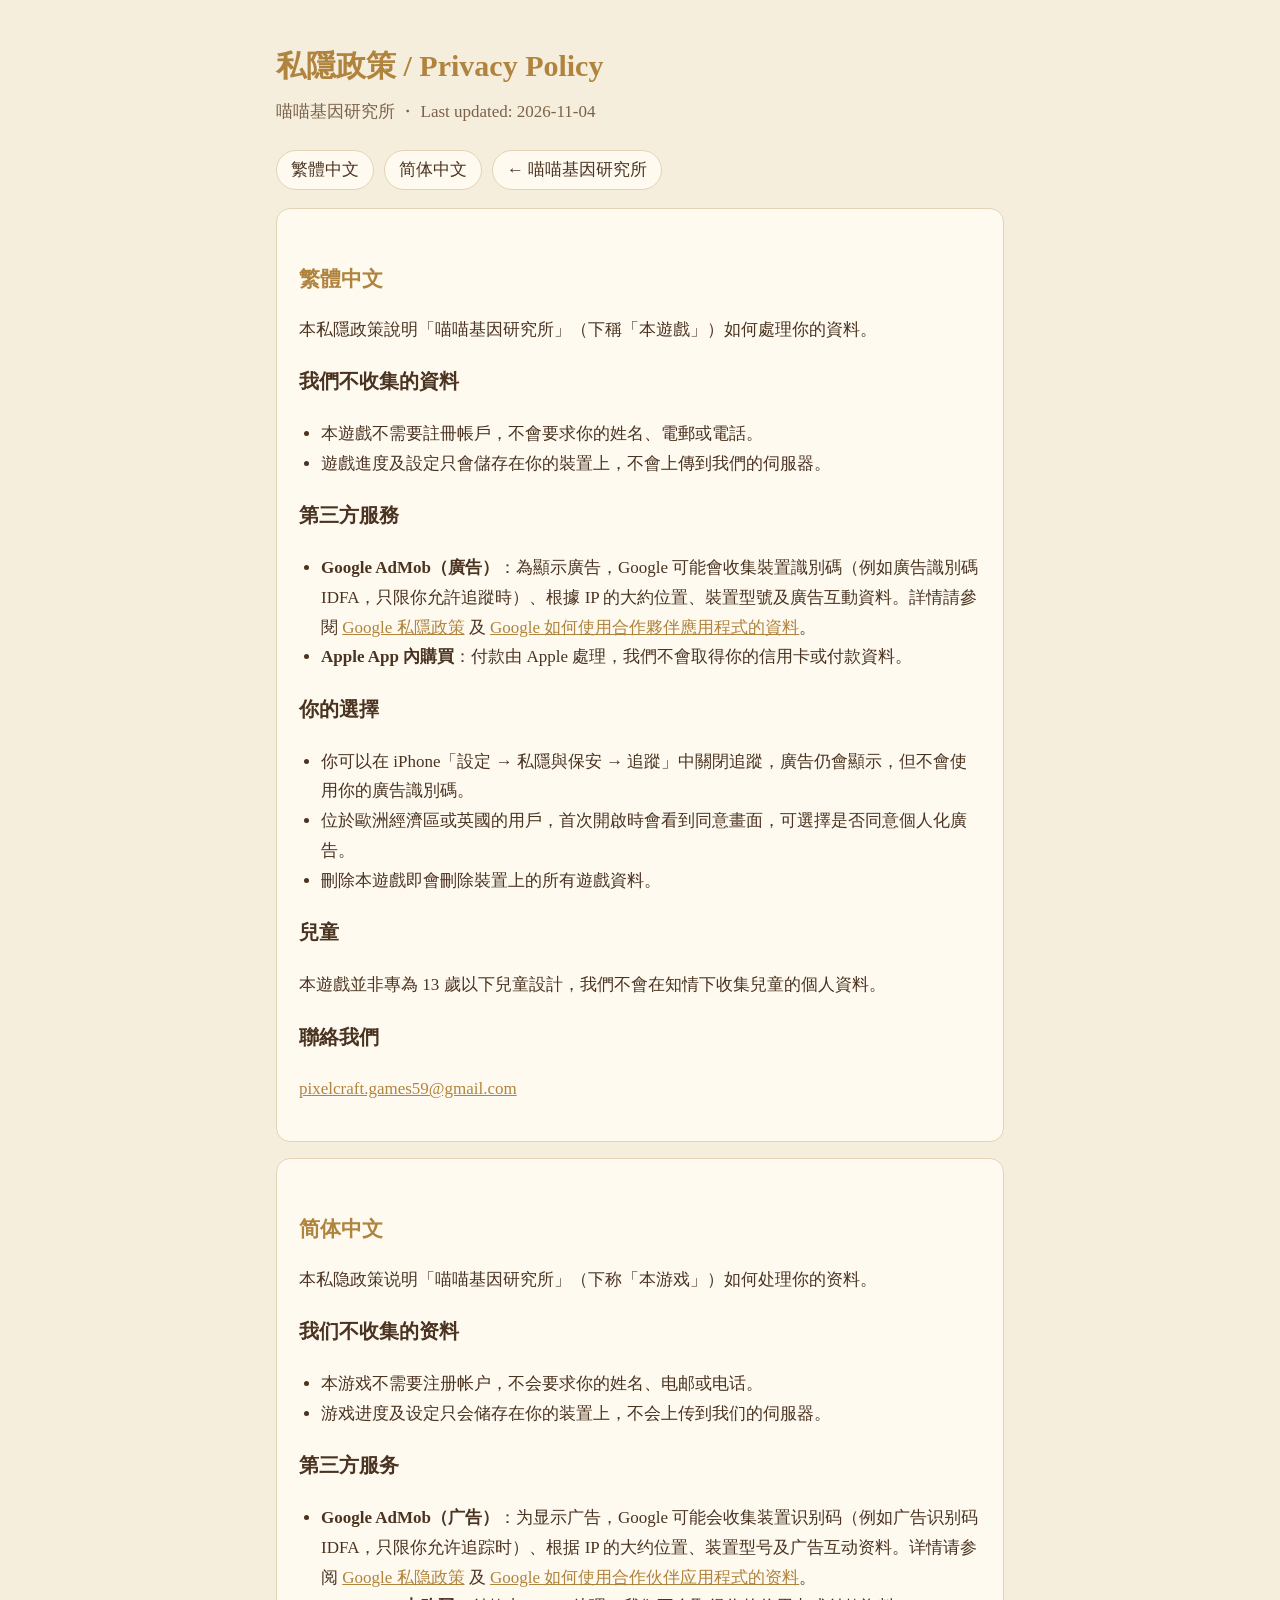
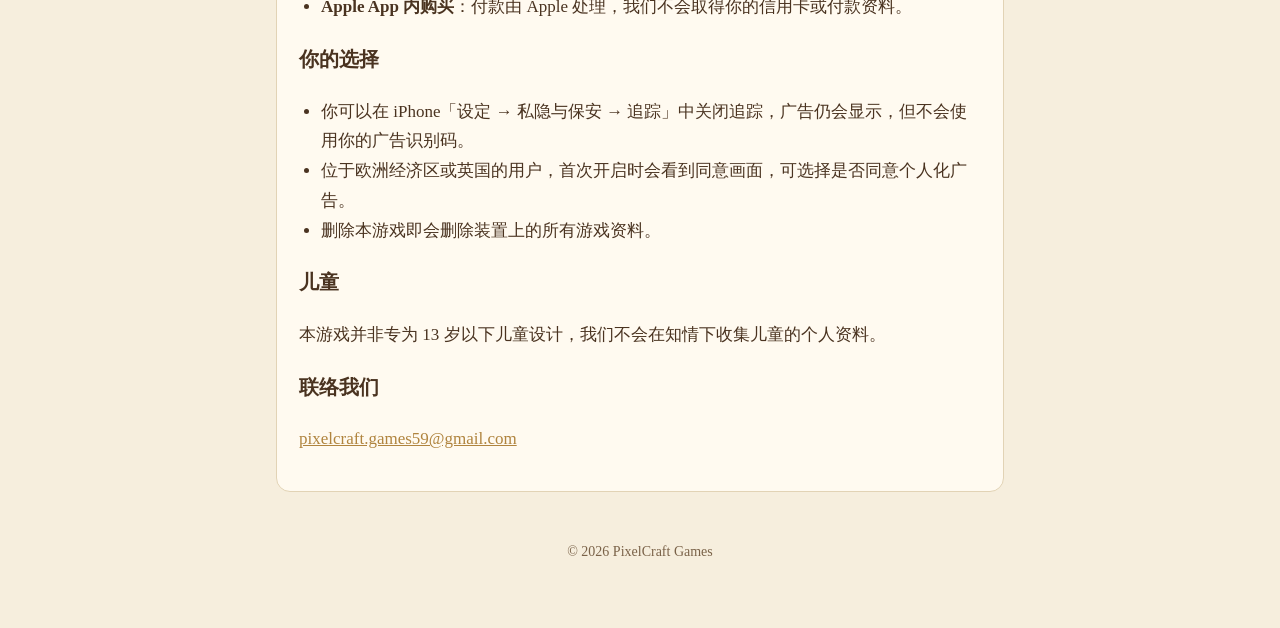
==== meow-lab-privacy.html @ 45f5b3dc "Add files via upload" ====
<!doctype html><html lang="zh-Hant"><head><meta charset="utf-8"><meta name="viewport" content="width=device-width,initial-scale=1"><title>Privacy Policy - 喵喵基因研究所</title><link rel="stylesheet" href="style.css"></head><body><main><h1>私隱政策 / Privacy Policy</h1><p class="sub">喵喵基因研究所 ・ Last updated: 2026-11-04</p><nav><a href="#zh_TW">繁體中文</a><a href="#zh_CN">简体中文</a><a href="meow-lab.html">← 喵喵基因研究所</a></nav><section id="zh_TW" class="card"><h2>繁體中文</h2><p>本私隱政策說明「喵喵基因研究所」（下稱「本遊戲」）如何處理你的資料。</p>
<h3>我們不收集的資料</h3><ul><li>本遊戲不需要註冊帳戶，不會要求你的姓名、電郵或電話。</li>
<li>遊戲進度及設定只會儲存在你的裝置上，不會上傳到我們的伺服器。</li></ul>
<h3>第三方服務</h3><ul><li><b>Google AdMob（廣告）</b>：為顯示廣告，Google 可能會收集裝置識別碼（例如廣告識別碼 IDFA，只限你允許追蹤時）、根據 IP 的大約位置、裝置型號及廣告互動資料。詳情請參閱 <a href="https://policies.google.com/privacy">Google 私隱政策</a> 及 <a href="https://policies.google.com/technologies/partner-sites">Google 如何使用合作夥伴應用程式的資料</a>。</li>
<li><b>Apple App 內購買</b>：付款由 Apple 處理，我們不會取得你的信用卡或付款資料。</li></ul>
<h3>你的選擇</h3><ul><li>你可以在 iPhone「設定 → 私隱與保安 → 追蹤」中關閉追蹤，廣告仍會顯示，但不會使用你的廣告識別碼。</li>
<li>位於歐洲經濟區或英國的用戶，首次開啟時會看到同意畫面，可選擇是否同意個人化廣告。</li>
<li>刪除本遊戲即會刪除裝置上的所有遊戲資料。</li></ul>
<h3>兒童</h3><p>本遊戲並非專為 13 歲以下兒童設計，我們不會在知情下收集兒童的個人資料。</p><h3>聯絡我們</h3><p><a href="mailto:pixelcraft.games59@gmail.com">pixelcraft.games59@gmail.com</a></p></section><section id="zh_CN" class="card"><h2>简体中文</h2><p>本私隐政策说明「喵喵基因研究所」（下称「本游戏」）如何处理你的资料。</p>
<h3>我们不收集的资料</h3><ul><li>本游戏不需要注册帐户，不会要求你的姓名、电邮或电话。</li>
<li>游戏进度及设定只会储存在你的装置上，不会上传到我们的伺服器。</li></ul>
<h3>第三方服务</h3><ul><li><b>Google AdMob（广告）</b>：为显示广告，Google 可能会收集装置识别码（例如广告识别码 IDFA，只限你允许追踪时）、根据 IP 的大约位置、装置型号及广告互动资料。详情请参阅 <a href="https://policies.google.com/privacy">Google 私隐政策</a> 及 <a href="https://policies.google.com/technologies/partner-sites">Google 如何使用合作伙伴应用程式的资料</a>。</li>
<li><b>Apple App 内购买</b>：付款由 Apple 处理，我们不会取得你的信用卡或付款资料。</li></ul>
<h3>你的选择</h3><ul><li>你可以在 iPhone「设定 → 私隐与保安 → 追踪」中关闭追踪，广告仍会显示，但不会使用你的广告识别码。</li>
<li>位于欧洲经济区或英国的用户，首次开启时会看到同意画面，可选择是否同意个人化广告。</li>
<li>删除本游戏即会删除装置上的所有游戏资料。</li></ul>
<h3>儿童</h3><p>本游戏并非专为 13 岁以下儿童设计，我们不会在知情下收集儿童的个人资料。</p><h3>联络我们</h3><p><a href="mailto:pixelcraft.games59@gmail.com">pixelcraft.games59@gmail.com</a></p></section><footer>© 2026 PixelCraft Games</footer></main></body></html>
---- style.css ----
:root{--bg:#f6eedd;--card:#fffaf0;--ink:#4a3320;--soft:#7a6248;--gold:#b0843e;--line:#e2d3b5}
@media (prefers-color-scheme:dark){:root{--bg:#1f1814;--card:#2a211b;--ink:#f1e6d2;--soft:#c9b79c;--gold:#e0b56a;--line:#4a3b2e}}
*{box-sizing:border-box}body{margin:0;background:var(--bg);color:var(--ink);font:17px/1.75 "Noto Serif TC","Hiragino Mincho ProN",Georgia,serif}
main{max-width:760px;margin:0 auto;padding:40px 16px 64px}
h1{font-size:30px;margin:0 0 4px;color:var(--gold)}h2{font-size:21px;margin:32px 0 6px;color:var(--gold)}
.sub{color:var(--soft);margin:0 0 24px}.card{background:var(--card);border:1px solid var(--line);border-radius:14px;padding:20px 22px;margin:16px 0}
nav{display:flex;gap:10px;flex-wrap:wrap;margin:0 0 18px}nav a{color:var(--ink);border:1px solid var(--line);border-radius:999px;padding:4px 14px;text-decoration:none;background:var(--card)}
a{color:var(--gold)}.hero{display:flex;gap:24px;align-items:center;flex-wrap:wrap}.hero img{width:160px;height:160px;object-fit:cover;border-radius:36px}
footer{margin-top:48px;color:var(--soft);font-size:14px;text-align:center}ul{padding-left:22px}
.games{display:grid;gap:14px}.game{display:flex;gap:16px;align-items:center;background:var(--card);border:1px solid var(--line);border-radius:14px;padding:14px;text-decoration:none;color:var(--ink)}
.game img{width:88px;height:88px;object-fit:cover;border-radius:20px;flex:none}.game small{color:var(--soft)}
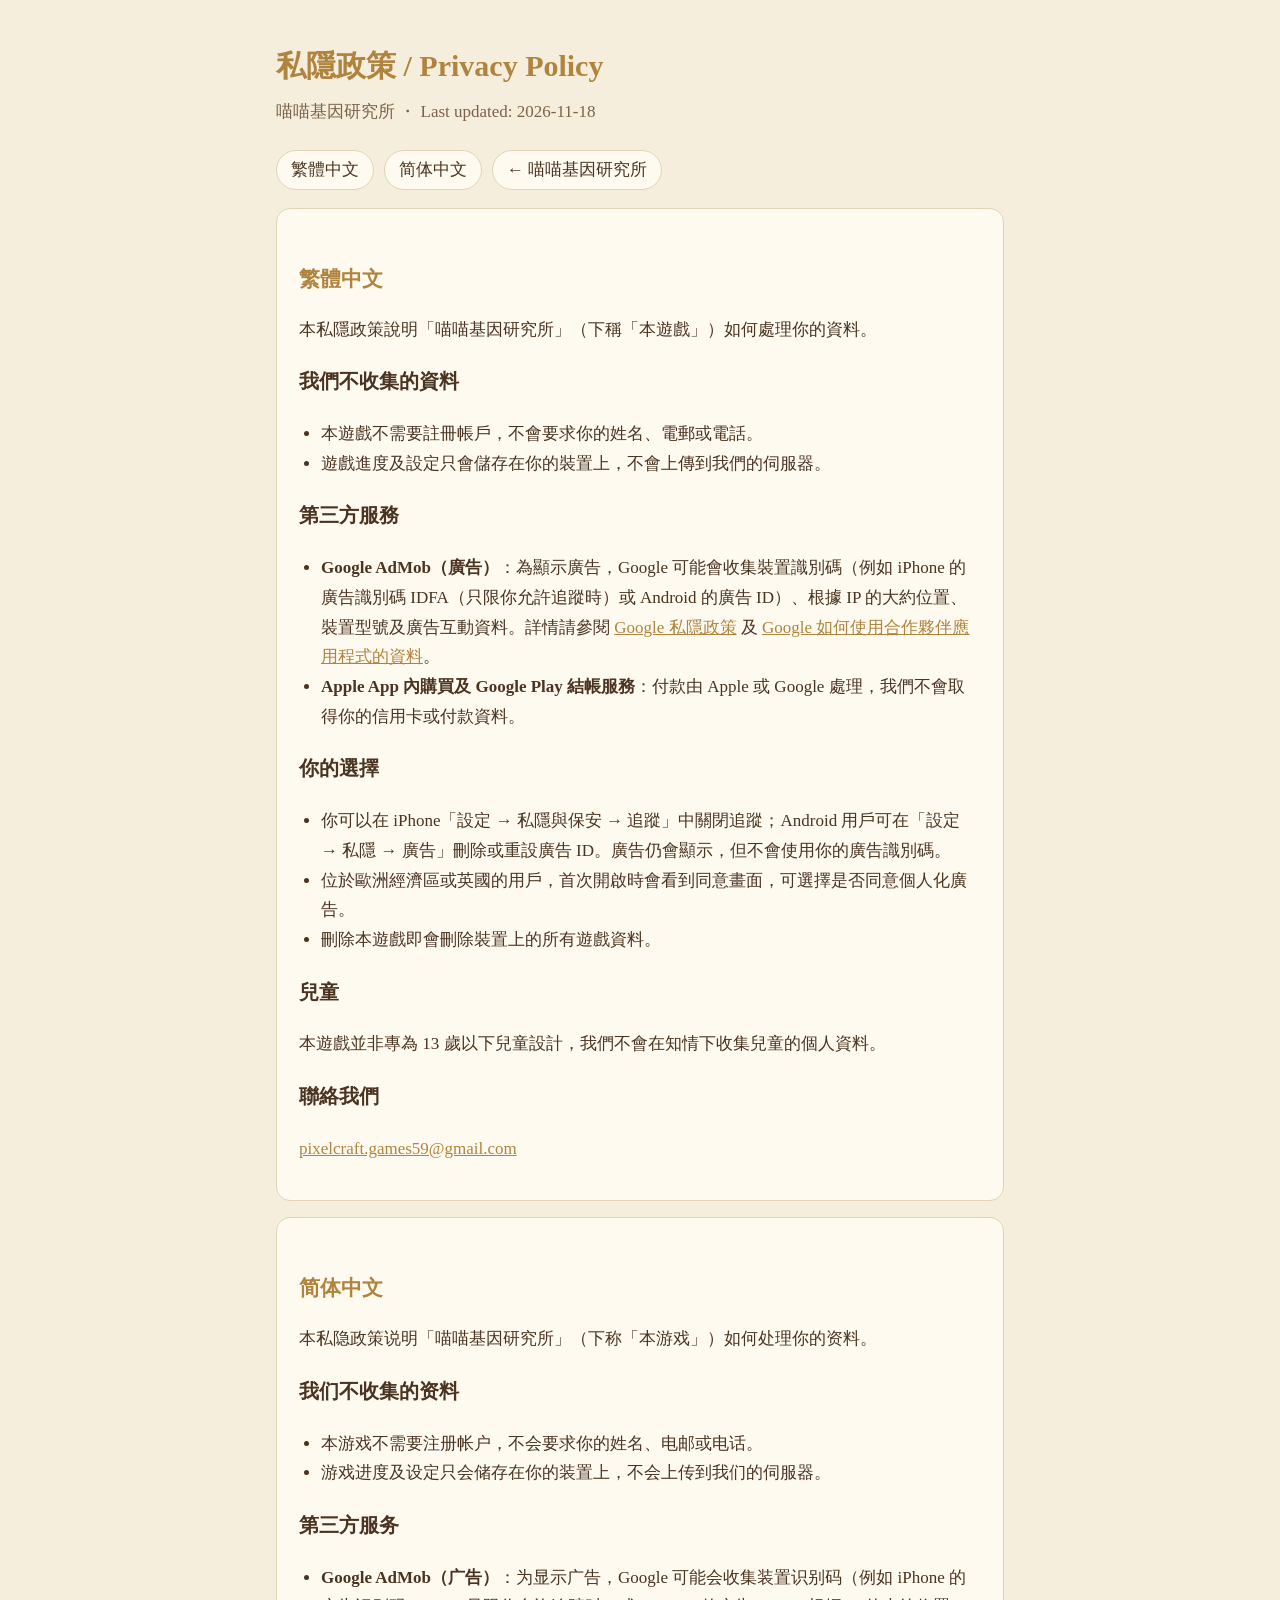
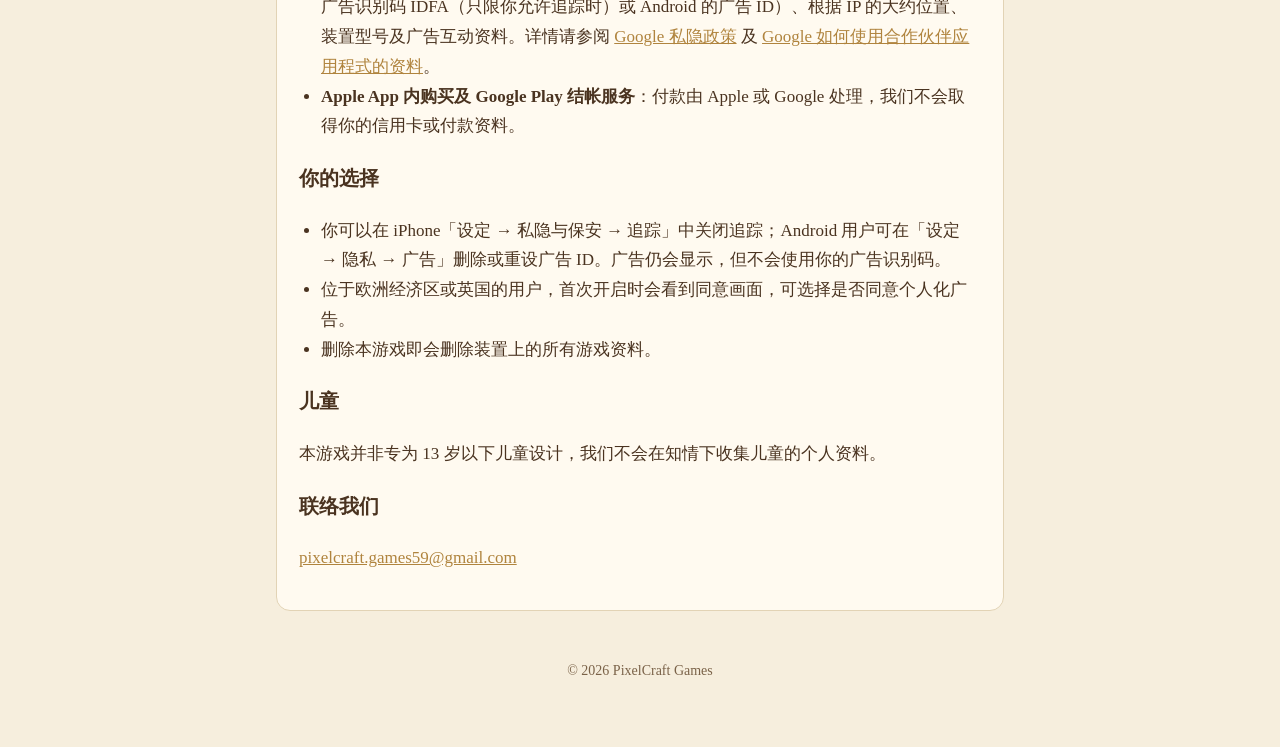
==== commit 8fb659a4: "Add files via upload" ====
--- a/meow-lab-privacy.html
+++ b/meow-lab-privacy.html
@@ -1,17 +1,17 @@
-<!doctype html><html lang="zh-Hant"><head><meta charset="utf-8"><meta name="viewport" content="width=device-width,initial-scale=1"><title>Privacy Policy - 喵喵基因研究所</title><link rel="stylesheet" href="style.css"></head><body><main><h1>私隱政策 / Privacy Policy</h1><p class="sub">喵喵基因研究所 ・ Last updated: 2026-11-04</p><nav><a href="#zh_TW">繁體中文</a><a href="#zh_CN">简体中文</a><a href="meow-lab.html">← 喵喵基因研究所</a></nav><section id="zh_TW" class="card"><h2>繁體中文</h2><p>本私隱政策說明「喵喵基因研究所」（下稱「本遊戲」）如何處理你的資料。</p>
+<!doctype html><html lang="zh-Hant"><head><meta charset="utf-8"><meta name="viewport" content="width=device-width,initial-scale=1"><title>Privacy Policy - 喵喵基因研究所</title><link rel="stylesheet" href="style.css"></head><body><main><h1>私隱政策 / Privacy Policy</h1><p class="sub">喵喵基因研究所 ・ Last updated: 2026-11-18</p><nav><a href="#zh_TW">繁體中文</a><a href="#zh_CN">简体中文</a><a href="meow-lab.html">← 喵喵基因研究所</a></nav><section id="zh_TW" class="card"><h2>繁體中文</h2><p>本私隱政策說明「喵喵基因研究所」（下稱「本遊戲」）如何處理你的資料。</p>
 <h3>我們不收集的資料</h3><ul><li>本遊戲不需要註冊帳戶，不會要求你的姓名、電郵或電話。</li>
 <li>遊戲進度及設定只會儲存在你的裝置上，不會上傳到我們的伺服器。</li></ul>
-<h3>第三方服務</h3><ul><li><b>Google AdMob（廣告）</b>：為顯示廣告，Google 可能會收集裝置識別碼（例如廣告識別碼 IDFA，只限你允許追蹤時）、根據 IP 的大約位置、裝置型號及廣告互動資料。詳情請參閱 <a href="https://policies.google.com/privacy">Google 私隱政策</a> 及 <a href="https://policies.google.com/technologies/partner-sites">Google 如何使用合作夥伴應用程式的資料</a>。</li>
-<li><b>Apple App 內購買</b>：付款由 Apple 處理，我們不會取得你的信用卡或付款資料。</li></ul>
-<h3>你的選擇</h3><ul><li>你可以在 iPhone「設定 → 私隱與保安 → 追蹤」中關閉追蹤，廣告仍會顯示，但不會使用你的廣告識別碼。</li>
+<h3>第三方服務</h3><ul><li><b>Google AdMob（廣告）</b>：為顯示廣告，Google 可能會收集裝置識別碼（例如 iPhone 的廣告識別碼 IDFA（只限你允許追蹤時）或 Android 的廣告 ID）、根據 IP 的大約位置、裝置型號及廣告互動資料。詳情請參閱 <a href="https://policies.google.com/privacy">Google 私隱政策</a> 及 <a href="https://policies.google.com/technologies/partner-sites">Google 如何使用合作夥伴應用程式的資料</a>。</li>
+<li><b>Apple App 內購買及 Google Play 結帳服務</b>：付款由 Apple 或 Google 處理，我們不會取得你的信用卡或付款資料。</li></ul>
+<h3>你的選擇</h3><ul><li>你可以在 iPhone「設定 → 私隱與保安 → 追蹤」中關閉追蹤；Android 用戶可在「設定 → 私隱 → 廣告」刪除或重設廣告 ID。廣告仍會顯示，但不會使用你的廣告識別碼。</li>
 <li>位於歐洲經濟區或英國的用戶，首次開啟時會看到同意畫面，可選擇是否同意個人化廣告。</li>
 <li>刪除本遊戲即會刪除裝置上的所有遊戲資料。</li></ul>
 <h3>兒童</h3><p>本遊戲並非專為 13 歲以下兒童設計，我們不會在知情下收集兒童的個人資料。</p><h3>聯絡我們</h3><p><a href="mailto:pixelcraft.games59@gmail.com">pixelcraft.games59@gmail.com</a></p></section><section id="zh_CN" class="card"><h2>简体中文</h2><p>本私隐政策说明「喵喵基因研究所」（下称「本游戏」）如何处理你的资料。</p>
 <h3>我们不收集的资料</h3><ul><li>本游戏不需要注册帐户，不会要求你的姓名、电邮或电话。</li>
 <li>游戏进度及设定只会储存在你的装置上，不会上传到我们的伺服器。</li></ul>
-<h3>第三方服务</h3><ul><li><b>Google AdMob（广告）</b>：为显示广告，Google 可能会收集装置识别码（例如广告识别码 IDFA，只限你允许追踪时）、根据 IP 的大约位置、装置型号及广告互动资料。详情请参阅 <a href="https://policies.google.com/privacy">Google 私隐政策</a> 及 <a href="https://policies.google.com/technologies/partner-sites">Google 如何使用合作伙伴应用程式的资料</a>。</li>
-<li><b>Apple App 内购买</b>：付款由 Apple 处理，我们不会取得你的信用卡或付款资料。</li></ul>
-<h3>你的选择</h3><ul><li>你可以在 iPhone「设定 → 私隐与保安 → 追踪」中关闭追踪，广告仍会显示，但不会使用你的广告识别码。</li>
+<h3>第三方服务</h3><ul><li><b>Google AdMob（广告）</b>：为显示广告，Google 可能会收集装置识别码（例如 iPhone 的广告识别码 IDFA（只限你允许追踪时）或 Android 的广告 ID）、根据 IP 的大约位置、装置型号及广告互动资料。详情请参阅 <a href="https://policies.google.com/privacy">Google 私隐政策</a> 及 <a href="https://policies.google.com/technologies/partner-sites">Google 如何使用合作伙伴应用程式的资料</a>。</li>
+<li><b>Apple App 内购买及 Google Play 结帐服务</b>：付款由 Apple 或 Google 处理，我们不会取得你的信用卡或付款资料。</li></ul>
+<h3>你的选择</h3><ul><li>你可以在 iPhone「设定 → 私隐与保安 → 追踪」中关闭追踪；Android 用户可在「设定 → 隐私 → 广告」删除或重设广告 ID。广告仍会显示，但不会使用你的广告识别码。</li>
 <li>位于欧洲经济区或英国的用户，首次开启时会看到同意画面，可选择是否同意个人化广告。</li>
 <li>删除本游戏即会删除装置上的所有游戏资料。</li></ul>
 <h3>儿童</h3><p>本游戏并非专为 13 岁以下儿童设计，我们不会在知情下收集儿童的个人资料。</p><h3>联络我们</h3><p><a href="mailto:pixelcraft.games59@gmail.com">pixelcraft.games59@gmail.com</a></p></section><footer>© 2026 PixelCraft Games</footer></main></body></html>
